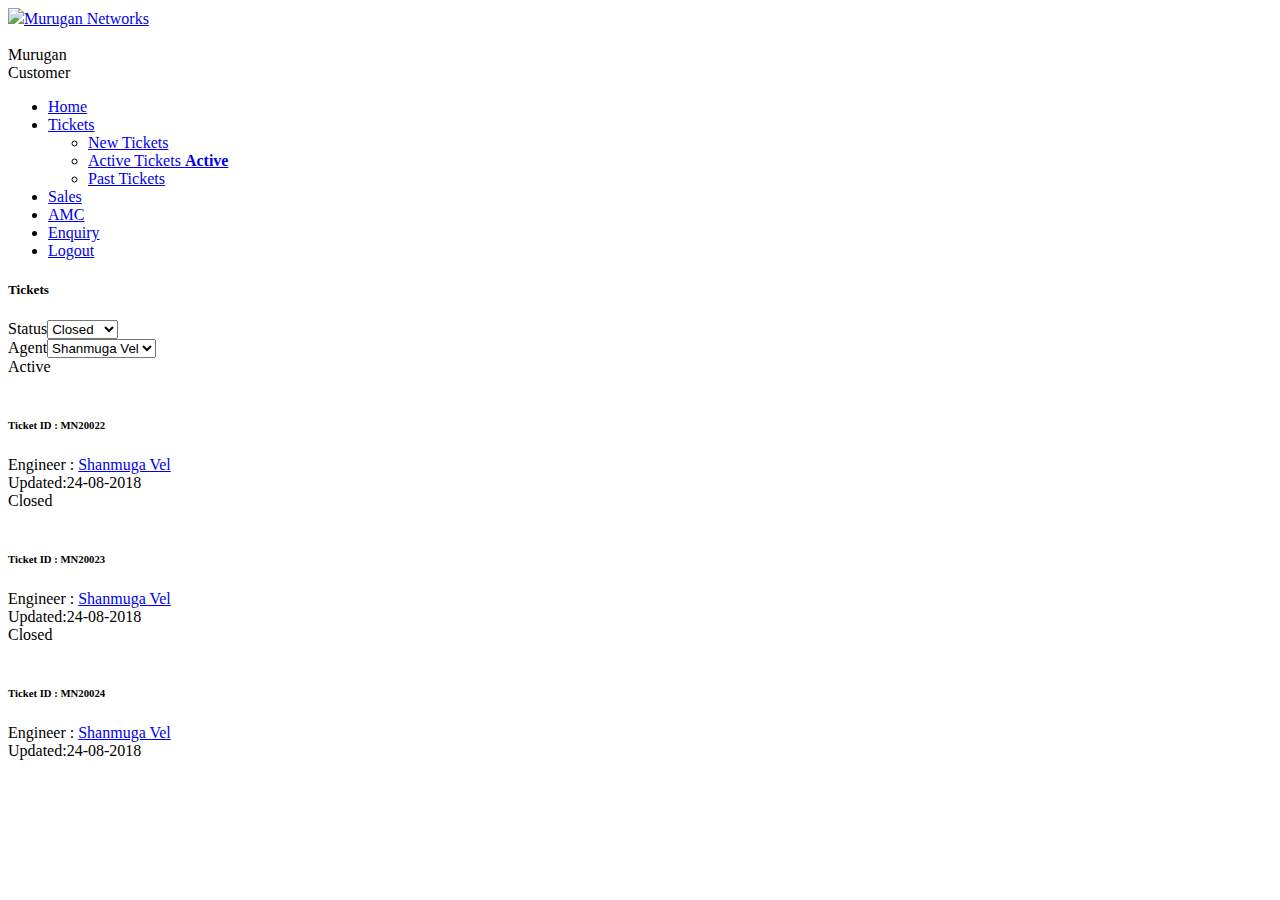
==== mn/tickets.html @ cdf1812f "Add files via upload" ====
<!DOCTYPE html><html><head><title>Murugan Network</title><meta charset="utf-8"><meta content="ie=edge" http-equiv="x-ua-compatible">
<meta content="template language" name="keywords"><meta content="Tamerlan Soziev" name="author">
<meta content="Admin dashboard html template" name="description"><meta content="width=device-width, initial-scale=1" name="viewport">
<link href="favicon.png" rel="shortcut icon">
<link href="apple-touch-icon.png" rel="apple-touch-icon">
<link href="../fast.fonts.net/cssapi/487b73f1-c2d1-43db-8526-db577e4c822b.css" rel="stylesheet" type="text/css">
<link href="bower_components/select2/dist/css/select2.min.css" rel="stylesheet">
<link href="bower_components/bootstrap-daterangepicker/daterangepicker.css" rel="stylesheet">
<link href="bower_components/dropzone/dist/dropzone.css" rel="stylesheet">
<link href="bower_components/datatables.net-bs/css/dataTables.bootstrap.min.css" rel="stylesheet">
<link href="bower_components/fullcalendar/dist/fullcalendar.min.css" rel="stylesheet">
<link href="bower_components/perfect-scrollbar/css/perfect-scrollbar.min.css" rel="stylesheet">
<link href="bower_components/slick-carousel/slick/slick.css" rel="stylesheet">
<link href="css/maince5a.css?version=4.4.1" rel="stylesheet"></head>
<body class="menu-position-side menu-side-left full-screen with-content-panel">
<div class="all-wrapper with-side-panel solid-bg-all">


<div class="layout-w"><!--------------------
START - Mobile Menu
--------------------><div class="menu-mobile menu-activated-on-click color-scheme-dark"><div class="mm-logo-buttons-w"><a class="mm-logo" href="index.html"><img src="images/logo-big.png"><span>Murugan Networks</span></a><div class="mm-buttons"><div class="content-panel-open">
</div><div class="mobile-menu-trigger"><div class="os-icon os-icon-hamburger-menu-1"></div></div></div></div>
<div class="menu-and-user"><div class="logged-user-w"><div class="avatar-w"><img alt="" src="images/icon.png"></div><div class="logged-user-info-w"><div class="logged-user-name">Murugan</div><div class="logged-user-role">Customer</div></div></div><!--------------------
START - Mobile Menu List
--------------------><ul class="main-menu">
<li class="has-menu"><a href="dashboard.html"><div class="icon-w"><div class="os-icon os-icon-layout"></div></div><span>Home</span></a></li>


<li class="has-sub-menu"><a href="#"><div class="icon-w"><div class="os-icon os-icon-others-43"></div></div><span>Tickets</span></a>
<ul class="sub-menu">
<li><a href="newtickets.html">New Tickets</a></li>
<li><a href="activetickets.html">Active Tickets <strong class="badge badge-success">Active</strong></a></li>
<li><a href="pastickets.html">Past Tickets</a></li>

</ul></li>
<li class="has-menu"><a href="sales.html"><div class="icon-w"><div class="os-icon os-icon-wallet-loaded"></div></div><span>Sales</span></a></li>
<li class="has-menu"><a href="amc.html"><div class="icon-w"><div class="os-icon os-icon-calendar-time"></div></div><span>AMC</span></a></li>
<li class="has-menu"><a href="enquiry.html"><div class="icon-w"><div class="os-icon os-icon-agenda-1"></div></div><span>Enquiry</span></a></li>
<li class="has-menu"><a href="login.html"><div class="icon-w"><div class="os-icon os-icon-signs-11"></div></div><span>Logout</span></a></li>



</ul><!--------------------
END - Mobile Menu List
-------------------->

</div></div>

<!--------------------START - Main Menu -------------------->


<!--------------------END - Main Menu-------------------->
<div class="content-w">
<!--------------------START - Top Bar-------------------->

<div class="top-bar color-scheme-transparent"><!--------------------
START - Top Menu Controls
-------------------->

</div><!--------------------
END - Top Bar
--------------------><!--------------------
START - Breadcrumbs
--------------------><!--------------------
END - Breadcrumbs
-------------------->

<div class="content-i">
<div class="content-box" style="align:center">
<div class="support-index">
<div>
<div class="support-tickets-header"><div class="tickets-control"><h5>Tickets</h5>
</div>
<div class="tickets-filter">
<div class="form-group mr-3">
<label class="d-none d-md-inline-block mr-2">Status</label><select class="form-control-sm"><option>Closed</option><option>Open</option><option>Pending</option></select></div>
<div class="form-group mr-1"><label class="d-none d-md-inline-block mr-2">Agent</label><select class="form-control-sm"><option>Shanmuga Vel</option><option>Dilip</option><option>Kumar</option></select></div>

</div></div>
<div class="support-ticket" style="width:320px;align:center">
<div class="st-meta">
<div class="badge badge-success-inverted">Active</div>

<div class="status-pill green">
</div></div>
<div class="st-body">
<div class="avatar">
<img alt="" src="images/icon.png"></div>
<div>
<h6 class="ticket-title">Ticket ID : MN20022</h6>
<div class="ticket-description">Engineer : <a href="tel:919087612211">Shanmuga Vel</a></div></div></div>
<div class="st-foot"> <span class="label">Updated:</span><span class="value">24-08-2018</span></div>
</div>
<div class="support-ticket" style="width: 320px;align:center">
<div class="st-meta">
<div class="badge badge-danger-inverted">Closed</div>

<div class="status-pill red">
</div></div>
<div class="st-body">
<div class="avatar">
<img alt="" src="images/icon.png"></div>
<div>
<h6 class="ticket-title">Ticket ID : MN20023</h6>
<div class="ticket-description">Engineer : <a href="tel:919087612211">Shanmuga Vel</a></div></div></div>
<div class="st-foot"> <span class="label">Updated:</span><span class="value">24-08-2018</span></div>
</div>
<div class="support-ticket" style="width: 320px;align:center">
<div class="st-meta">
<div class="badge badge-danger-inverted">Closed</div>

<div class="status-pill red">
</div></div>
<div class="st-body">
<div class="avatar">
<img alt="" src="images/icon.png"></div>
<div>
<h6 class="ticket-title">Ticket ID : MN20024</h6>
<div class="ticket-description">Engineer : <a href="tel:919087612211">Shanmuga Vel</a></div></div></div>
<div class="st-foot"> <span class="label">Updated:</span><span class="value">24-08-2018</span></div>
</div>

</div>
</div>

</div></div></div></div><!--------------------





END - Sidebar
--------------------></div></div></div><div class="display-type"></div></div><script src="bower_components/jquery/dist/jquery.min.js"></script><script src="bower_components/popper.js/dist/umd/popper.min.js"></script><script src="bower_components/moment/moment.js"></script><script src="bower_components/chart.js/dist/Chart.min.js"></script><script src="bower_components/select2/dist/js/select2.full.min.js"></script><script src="bower_components/jquery-bar-rating/dist/jquery.barrating.min.js"></script><script src="bower_components/ckeditor/ckeditor.js"></script><script src="bower_components/bootstrap-validator/dist/validator.min.js"></script><script src="bower_components/bootstrap-daterangepicker/daterangepicker.js"></script><script src="bower_components/ion.rangeSlider/js/ion.rangeSlider.min.js"></script><script src="bower_components/dropzone/dist/dropzone.js"></script><script src="bower_components/editable-table/mindmup-editabletable.js"></script><script src="bower_components/datatables.net/js/jquery.dataTables.min.js"></script><script src="bower_components/datatables.net-bs/js/dataTables.bootstrap.min.js"></script><script src="bower_components/fullcalendar/dist/fullcalendar.min.js"></script><script src="bower_components/perfect-scrollbar/js/perfect-scrollbar.jquery.min.js"></script><script src="bower_components/tether/dist/js/tether.min.js"></script><script src="bower_components/slick-carousel/slick/slick.min.js"></script><script src="bower_components/bootstrap/js/dist/util.js"></script><script src="bower_components/bootstrap/js/dist/alert.js"></script><script src="bower_components/bootstrap/js/dist/button.js"></script><script src="bower_components/bootstrap/js/dist/carousel.js"></script><script src="bower_components/bootstrap/js/dist/collapse.js"></script><script src="bower_components/bootstrap/js/dist/dropdown.js"></script><script src="bower_components/bootstrap/js/dist/modal.js"></script><script src="bower_components/bootstrap/js/dist/tab.js"></script><script src="bower_components/bootstrap/js/dist/tooltip.js"></script><script src="bower_components/bootstrap/js/dist/popover.js"></script><script src="js/demo_customizerce5a.js?version=4.4.1"></script><script src="js/maince5a.js?version=4.4.1"></script>
</body></html>
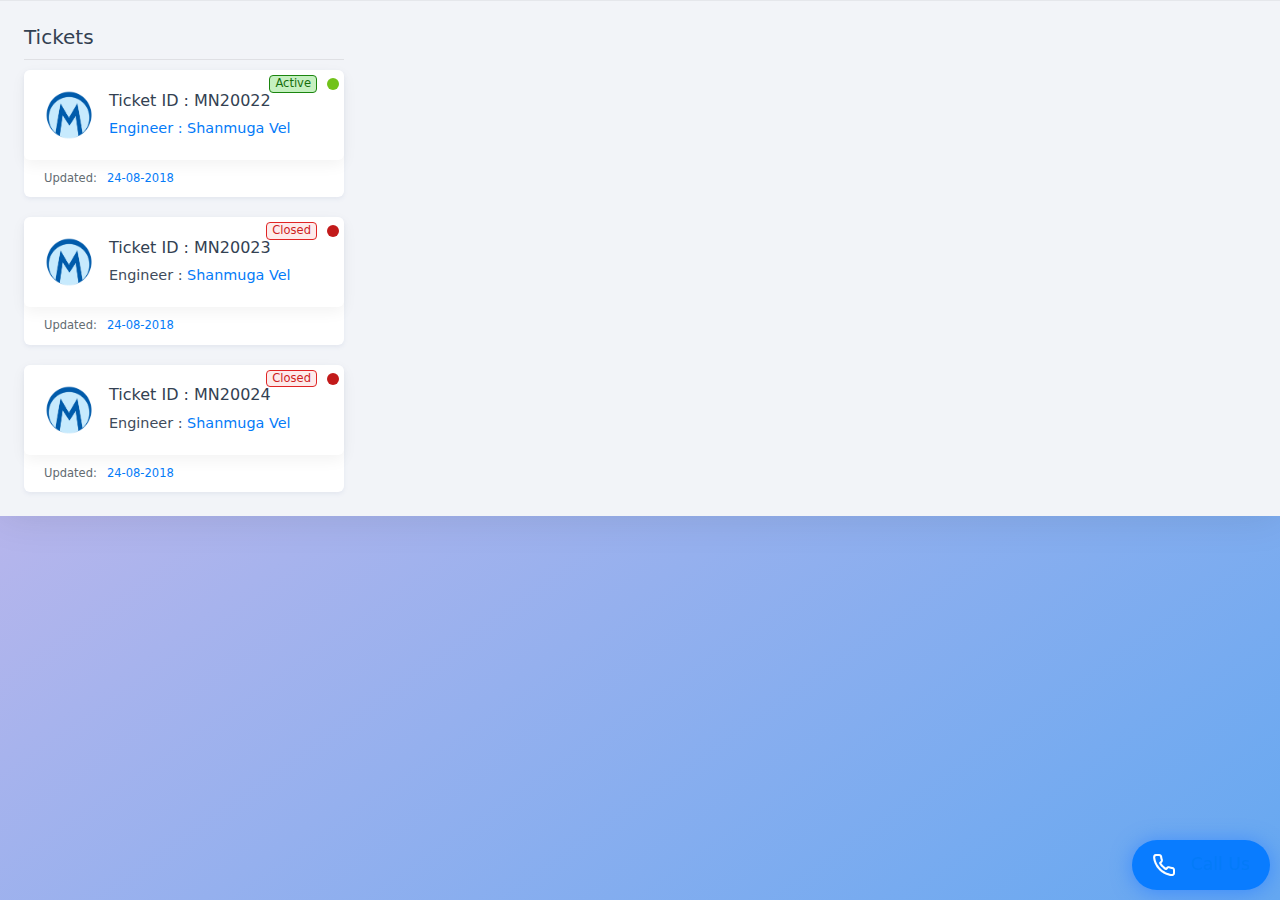
==== commit 2863b043: "Add files via upload" ====
--- a/mn/tickets.html
+++ b/mn/tickets.html
@@ -18,24 +18,26 @@
 
 <div class="layout-w"><!--------------------
 START - Mobile Menu
---------------------><div class="menu-mobile menu-activated-on-click color-scheme-dark"><div class="mm-logo-buttons-w"><a class="mm-logo" href="index.html"><img src="images/logo-big.png"><span>Murugan Networks</span></a><div class="mm-buttons"><div class="content-panel-open">
+-------------------->
+<div class="menu-mobile menu-activated-on-click color-scheme-dark"><div class="mm-logo-buttons-w"><a class="mm-logo" href="index.html"><img src="images/logo-big.png"><span>Murugan Networks</span></a><div class="mm-buttons"><div class="content-panel-open">
 </div><div class="mobile-menu-trigger"><div class="os-icon os-icon-hamburger-menu-1"></div></div></div></div>
 <div class="menu-and-user"><div class="logged-user-w"><div class="avatar-w"><img alt="" src="images/icon.png"></div><div class="logged-user-info-w"><div class="logged-user-name">Murugan</div><div class="logged-user-role">Customer</div></div></div><!--------------------
 START - Mobile Menu List
 --------------------><ul class="main-menu">
 <li class="has-menu"><a href="dashboard.html"><div class="icon-w"><div class="os-icon os-icon-layout"></div></div><span>Home</span></a></li>
 
+<li class="has-menu"><a href="itservices.html"><div class="icon-w"><div class="os-icon os-icon-calendar-time"></div></div><span>IT Services</span></a></li>
+
+<li class="has-menu"><a href="itsales.html"><div class="icon-w"><div class="os-icon os-icon-wallet-loaded"></div></div><span>IT Sales</span></a></li>
 
 <li class="has-sub-menu"><a href="#"><div class="icon-w"><div class="os-icon os-icon-others-43"></div></div><span>Tickets</span></a>
 <ul class="sub-menu">
-<li><a href="newtickets.html">New Tickets</a></li>
-<li><a href="activetickets.html">Active Tickets <strong class="badge badge-success">Active</strong></a></li>
-<li><a href="pastickets.html">Past Tickets</a></li>
+<li><a href="dashboard.html">New Tickets</a></li>
+<li><a href="tickets.html">Active Tickets <strong class="badge badge-success">Active</strong></a></li>
 
 </ul></li>
-<li class="has-menu"><a href="sales.html"><div class="icon-w"><div class="os-icon os-icon-wallet-loaded"></div></div><span>Sales</span></a></li>
-<li class="has-menu"><a href="amc.html"><div class="icon-w"><div class="os-icon os-icon-calendar-time"></div></div><span>AMC</span></a></li>
 <li class="has-menu"><a href="enquiry.html"><div class="icon-w"><div class="os-icon os-icon-agenda-1"></div></div><span>Enquiry</span></a></li>
+<li class="has-menu"><a href="rental.html"><div class="icon-w"><div class="os-icon os-icon-agenda-1"></div></div><span>Rental</span></a></li>
 <li class="has-menu"><a href="login.html"><div class="icon-w"><div class="os-icon os-icon-signs-11"></div></div><span>Logout</span></a></li>
 
 
@@ -66,17 +68,13 @@
 -------------------->
 
 <div class="content-i">
-<div class="content-box" style="align:center">
-<div class="support-index">
-<div>
+<div class="content-box">
+<div class="support-index" style="align:center">
+<div style="align:center;">
 <div class="support-tickets-header"><div class="tickets-control"><h5>Tickets</h5>
 </div>
-<div class="tickets-filter">
-<div class="form-group mr-3">
-<label class="d-none d-md-inline-block mr-2">Status</label><select class="form-control-sm"><option>Closed</option><option>Open</option><option>Pending</option></select></div>
-<div class="form-group mr-1"><label class="d-none d-md-inline-block mr-2">Agent</label><select class="form-control-sm"><option>Shanmuga Vel</option><option>Dilip</option><option>Kumar</option></select></div>
-
-</div></div>
+</div>
+<a href="ticketdetail.html">
 <div class="support-ticket" style="width:320px;align:center">
 <div class="st-meta">
 <div class="badge badge-success-inverted">Active</div>
@@ -91,6 +89,7 @@
 <div class="ticket-description">Engineer : <a href="tel:919087612211">Shanmuga Vel</a></div></div></div>
 <div class="st-foot"> <span class="label">Updated:</span><span class="value">24-08-2018</span></div>
 </div>
+</a>
 <div class="support-ticket" style="width: 320px;align:center">
 <div class="st-meta">
 <div class="badge badge-danger-inverted">Closed</div>
@@ -123,7 +122,8 @@
 </div>
 </div>
 
-</div></div></div></div><!--------------------
+</div></div></div></div>
+<div class="floated-chat-btn"><a href="tel:+919097631211"><i style="color:#fdfeff;" class="os-icon os-icon-phone"></i><span>Call Us</span></a></div><!--------------------
 
 
 
--- a/mn/bower_components/bootstrap-daterangepicker/daterangepicker.css
+++ b/mn/bower_components/bootstrap-daterangepicker/daterangepicker.css
@@ -0,0 +1,269 @@
+.daterangepicker {
+  position: absolute;
+  color: inherit;
+  background-color: #fff;
+  border-radius: 4px;
+  width: 278px;
+  padding: 4px;
+  margin-top: 1px;
+  top: 100px;
+  left: 20px;
+  /* Calendars */ }
+  .daterangepicker:before, .daterangepicker:after {
+    position: absolute;
+    display: inline-block;
+    border-bottom-color: rgba(0, 0, 0, 0.2);
+    content: ''; }
+  .daterangepicker:before {
+    top: -7px;
+    border-right: 7px solid transparent;
+    border-left: 7px solid transparent;
+    border-bottom: 7px solid #ccc; }
+  .daterangepicker:after {
+    top: -6px;
+    border-right: 6px solid transparent;
+    border-bottom: 6px solid #fff;
+    border-left: 6px solid transparent; }
+  .daterangepicker.opensleft:before {
+    right: 9px; }
+  .daterangepicker.opensleft:after {
+    right: 10px; }
+  .daterangepicker.openscenter:before {
+    left: 0;
+    right: 0;
+    width: 0;
+    margin-left: auto;
+    margin-right: auto; }
+  .daterangepicker.openscenter:after {
+    left: 0;
+    right: 0;
+    width: 0;
+    margin-left: auto;
+    margin-right: auto; }
+  .daterangepicker.opensright:before {
+    left: 9px; }
+  .daterangepicker.opensright:after {
+    left: 10px; }
+  .daterangepicker.dropup {
+    margin-top: -5px; }
+    .daterangepicker.dropup:before {
+      top: initial;
+      bottom: -7px;
+      border-bottom: initial;
+      border-top: 7px solid #ccc; }
+    .daterangepicker.dropup:after {
+      top: initial;
+      bottom: -6px;
+      border-bottom: initial;
+      border-top: 6px solid #fff; }
+  .daterangepicker.dropdown-menu {
+    max-width: none;
+    z-index: 3001; }
+  .daterangepicker.single .ranges, .daterangepicker.single .calendar {
+    float: none; }
+  .daterangepicker.show-calendar .calendar {
+    display: block; }
+  .daterangepicker .calendar {
+    display: none;
+    max-width: 270px;
+    margin: 4px; }
+    .daterangepicker .calendar.single .calendar-table {
+      border: none; }
+    .daterangepicker .calendar th, .daterangepicker .calendar td {
+      white-space: nowrap;
+      text-align: center;
+      min-width: 32px; }
+  .daterangepicker .calendar-table {
+    border: 1px solid #fff;
+    padding: 4px;
+    border-radius: 4px;
+    background-color: #fff; }
+  .daterangepicker table {
+    width: 100%;
+    margin: 0; }
+  .daterangepicker td, .daterangepicker th {
+    text-align: center;
+    width: 20px;
+    height: 20px;
+    border-radius: 4px;
+    border: 1px solid transparent;
+    white-space: nowrap;
+    cursor: pointer; }
+    .daterangepicker td.available:hover, .daterangepicker th.available:hover {
+      background-color: #eee;
+      border-color: transparent;
+      color: inherit; }
+    .daterangepicker td.week, .daterangepicker th.week {
+      font-size: 80%;
+      color: #ccc; }
+  .daterangepicker td.off, .daterangepicker td.off.in-range, .daterangepicker td.off.start-date, .daterangepicker td.off.end-date {
+    background-color: #fff;
+    border-color: transparent;
+    color: #999; }
+  .daterangepicker td.in-range {
+    background-color: #ebf4f8;
+    border-color: transparent;
+    color: #000;
+    border-radius: 0; }
+  .daterangepicker td.start-date {
+    border-radius: 4px 0 0 4px; }
+  .daterangepicker td.end-date {
+    border-radius: 0 4px 4px 0; }
+  .daterangepicker td.start-date.end-date {
+    border-radius: 4px; }
+  .daterangepicker td.active, .daterangepicker td.active:hover {
+    background-color: #357ebd;
+    border-color: transparent;
+    color: #fff; }
+  .daterangepicker th.month {
+    width: auto; }
+  .daterangepicker td.disabled, .daterangepicker option.disabled {
+    color: #999;
+    cursor: not-allowed;
+    text-decoration: line-through; }
+  .daterangepicker select.monthselect, .daterangepicker select.yearselect {
+    font-size: 12px;
+    padding: 1px;
+    height: auto;
+    margin: 0;
+    cursor: default; }
+  .daterangepicker select.monthselect {
+    margin-right: 2%;
+    width: 56%; }
+  .daterangepicker select.yearselect {
+    width: 40%; }
+  .daterangepicker select.hourselect, .daterangepicker select.minuteselect, .daterangepicker select.secondselect, .daterangepicker select.ampmselect {
+    width: 50px;
+    margin-bottom: 0; }
+  .daterangepicker .input-mini {
+    border: 1px solid #ccc;
+    border-radius: 4px;
+    color: #555;
+    height: 30px;
+    line-height: 30px;
+    display: block;
+    vertical-align: middle;
+    margin: 0 0 5px 0;
+    padding: 0 6px 0 28px;
+    width: 100%; }
+    .daterangepicker .input-mini.active {
+      border: 1px solid #08c;
+      border-radius: 4px; }
+  .daterangepicker .daterangepicker_input {
+    position: relative; }
+    .daterangepicker .daterangepicker_input i {
+      position: absolute;
+      left: 8px;
+      top: 8px; }
+  .daterangepicker.rtl .input-mini {
+    padding-right: 28px;
+    padding-left: 6px; }
+  .daterangepicker.rtl .daterangepicker_input i {
+    left: auto;
+    right: 8px; }
+  .daterangepicker .calendar-time {
+    text-align: center;
+    margin: 5px auto;
+    line-height: 30px;
+    position: relative;
+    padding-left: 28px; }
+    .daterangepicker .calendar-time select.disabled {
+      color: #ccc;
+      cursor: not-allowed; }
+
+.ranges {
+  font-size: 11px;
+  float: none;
+  margin: 4px;
+  text-align: left; }
+  .ranges ul {
+    list-style: none;
+    margin: 0 auto;
+    padding: 0;
+    width: 100%; }
+  .ranges li {
+    font-size: 13px;
+    background-color: #f5f5f5;
+    border: 1px solid #f5f5f5;
+    border-radius: 4px;
+    color: #08c;
+    padding: 3px 12px;
+    margin-bottom: 8px;
+    cursor: pointer; }
+    .ranges li:hover {
+      background-color: #08c;
+      border: 1px solid #08c;
+      color: #fff; }
+    .ranges li.active {
+      background-color: #08c;
+      border: 1px solid #08c;
+      color: #fff; }
+
+/*  Larger Screen Styling */
+@media (min-width: 564px) {
+  .daterangepicker {
+    width: auto; }
+    .daterangepicker .ranges ul {
+      width: 160px; }
+    .daterangepicker.single .ranges ul {
+      width: 100%; }
+    .daterangepicker.single .calendar.left {
+      clear: none; }
+    .daterangepicker.single.ltr .ranges, .daterangepicker.single.ltr .calendar {
+      float: left; }
+    .daterangepicker.single.rtl .ranges, .daterangepicker.single.rtl .calendar {
+      float: right; }
+    .daterangepicker.ltr {
+      direction: ltr;
+      text-align: left; }
+      .daterangepicker.ltr .calendar.left {
+        clear: left;
+        margin-right: 0; }
+        .daterangepicker.ltr .calendar.left .calendar-table {
+          border-right: none;
+          border-top-right-radius: 0;
+          border-bottom-right-radius: 0; }
+      .daterangepicker.ltr .calendar.right {
+        margin-left: 0; }
+        .daterangepicker.ltr .calendar.right .calendar-table {
+          border-left: none;
+          border-top-left-radius: 0;
+          border-bottom-left-radius: 0; }
+      .daterangepicker.ltr .left .daterangepicker_input {
+        padding-right: 12px; }
+      .daterangepicker.ltr .calendar.left .calendar-table {
+        padding-right: 12px; }
+      .daterangepicker.ltr .ranges, .daterangepicker.ltr .calendar {
+        float: left; }
+    .daterangepicker.rtl {
+      direction: rtl;
+      text-align: right; }
+      .daterangepicker.rtl .calendar.left {
+        clear: right;
+        margin-left: 0; }
+        .daterangepicker.rtl .calendar.left .calendar-table {
+          border-left: none;
+          border-top-left-radius: 0;
+          border-bottom-left-radius: 0; }
+      .daterangepicker.rtl .calendar.right {
+        margin-right: 0; }
+        .daterangepicker.rtl .calendar.right .calendar-table {
+          border-right: none;
+          border-top-right-radius: 0;
+          border-bottom-right-radius: 0; }
+      .daterangepicker.rtl .left .daterangepicker_input {
+        padding-left: 12px; }
+      .daterangepicker.rtl .calendar.left .calendar-table {
+        padding-left: 12px; }
+      .daterangepicker.rtl .ranges, .daterangepicker.rtl .calendar {
+        text-align: right;
+        float: right; } }
+@media (min-width: 730px) {
+  .daterangepicker .ranges {
+    width: auto; }
+  .daterangepicker.ltr .ranges {
+    float: left; }
+  .daterangepicker.rtl .ranges {
+    float: right; }
+  .daterangepicker .calendar.left {
+    clear: none !important; } }
--- a/mn/bower_components/dropzone/dist/dropzone.css
+++ b/mn/bower_components/dropzone/dist/dropzone.css
@@ -0,0 +1,388 @@
+/*
+ * The MIT License
+ * Copyright (c) 2012 Matias Meno <m@tias.me>
+ */
+@-webkit-keyframes passing-through {
+  0% {
+    opacity: 0;
+    -webkit-transform: translateY(40px);
+    -moz-transform: translateY(40px);
+    -ms-transform: translateY(40px);
+    -o-transform: translateY(40px);
+    transform: translateY(40px); }
+  30%, 70% {
+    opacity: 1;
+    -webkit-transform: translateY(0px);
+    -moz-transform: translateY(0px);
+    -ms-transform: translateY(0px);
+    -o-transform: translateY(0px);
+    transform: translateY(0px); }
+  100% {
+    opacity: 0;
+    -webkit-transform: translateY(-40px);
+    -moz-transform: translateY(-40px);
+    -ms-transform: translateY(-40px);
+    -o-transform: translateY(-40px);
+    transform: translateY(-40px); } }
+@-moz-keyframes passing-through {
+  0% {
+    opacity: 0;
+    -webkit-transform: translateY(40px);
+    -moz-transform: translateY(40px);
+    -ms-transform: translateY(40px);
+    -o-transform: translateY(40px);
+    transform: translateY(40px); }
+  30%, 70% {
+    opacity: 1;
+    -webkit-transform: translateY(0px);
+    -moz-transform: translateY(0px);
+    -ms-transform: translateY(0px);
+    -o-transform: translateY(0px);
+    transform: translateY(0px); }
+  100% {
+    opacity: 0;
+    -webkit-transform: translateY(-40px);
+    -moz-transform: translateY(-40px);
+    -ms-transform: translateY(-40px);
+    -o-transform: translateY(-40px);
+    transform: translateY(-40px); } }
+@keyframes passing-through {
+  0% {
+    opacity: 0;
+    -webkit-transform: translateY(40px);
+    -moz-transform: translateY(40px);
+    -ms-transform: translateY(40px);
+    -o-transform: translateY(40px);
+    transform: translateY(40px); }
+  30%, 70% {
+    opacity: 1;
+    -webkit-transform: translateY(0px);
+    -moz-transform: translateY(0px);
+    -ms-transform: translateY(0px);
+    -o-transform: translateY(0px);
+    transform: translateY(0px); }
+  100% {
+    opacity: 0;
+    -webkit-transform: translateY(-40px);
+    -moz-transform: translateY(-40px);
+    -ms-transform: translateY(-40px);
+    -o-transform: translateY(-40px);
+    transform: translateY(-40px); } }
+@-webkit-keyframes slide-in {
+  0% {
+    opacity: 0;
+    -webkit-transform: translateY(40px);
+    -moz-transform: translateY(40px);
+    -ms-transform: translateY(40px);
+    -o-transform: translateY(40px);
+    transform: translateY(40px); }
+  30% {
+    opacity: 1;
+    -webkit-transform: translateY(0px);
+    -moz-transform: translateY(0px);
+    -ms-transform: translateY(0px);
+    -o-transform: translateY(0px);
+    transform: translateY(0px); } }
+@-moz-keyframes slide-in {
+  0% {
+    opacity: 0;
+    -webkit-transform: translateY(40px);
+    -moz-transform: translateY(40px);
+    -ms-transform: translateY(40px);
+    -o-transform: translateY(40px);
+    transform: translateY(40px); }
+  30% {
+    opacity: 1;
+    -webkit-transform: translateY(0px);
+    -moz-transform: translateY(0px);
+    -ms-transform: translateY(0px);
+    -o-transform: translateY(0px);
+    transform: translateY(0px); } }
+@keyframes slide-in {
+  0% {
+    opacity: 0;
+    -webkit-transform: translateY(40px);
+    -moz-transform: translateY(40px);
+    -ms-transform: translateY(40px);
+    -o-transform: translateY(40px);
+    transform: translateY(40px); }
+  30% {
+    opacity: 1;
+    -webkit-transform: translateY(0px);
+    -moz-transform: translateY(0px);
+    -ms-transform: translateY(0px);
+    -o-transform: translateY(0px);
+    transform: translateY(0px); } }
+@-webkit-keyframes pulse {
+  0% {
+    -webkit-transform: scale(1);
+    -moz-transform: scale(1);
+    -ms-transform: scale(1);
+    -o-transform: scale(1);
+    transform: scale(1); }
+  10% {
+    -webkit-transform: scale(1.1);
+    -moz-transform: scale(1.1);
+    -ms-transform: scale(1.1);
+    -o-transform: scale(1.1);
+    transform: scale(1.1); }
+  20% {
+    -webkit-transform: scale(1);
+    -moz-transform: scale(1);
+    -ms-transform: scale(1);
+    -o-transform: scale(1);
+    transform: scale(1); } }
+@-moz-keyframes pulse {
+  0% {
+    -webkit-transform: scale(1);
+    -moz-transform: scale(1);
+    -ms-transform: scale(1);
+    -o-transform: scale(1);
+    transform: scale(1); }
+  10% {
+    -webkit-transform: scale(1.1);
+    -moz-transform: scale(1.1);
+    -ms-transform: scale(1.1);
+    -o-transform: scale(1.1);
+    transform: scale(1.1); }
+  20% {
+    -webkit-transform: scale(1);
+    -moz-transform: scale(1);
+    -ms-transform: scale(1);
+    -o-transform: scale(1);
+    transform: scale(1); } }
+@keyframes pulse {
+  0% {
+    -webkit-transform: scale(1);
+    -moz-transform: scale(1);
+    -ms-transform: scale(1);
+    -o-transform: scale(1);
+    transform: scale(1); }
+  10% {
+    -webkit-transform: scale(1.1);
+    -moz-transform: scale(1.1);
+    -ms-transform: scale(1.1);
+    -o-transform: scale(1.1);
+    transform: scale(1.1); }
+  20% {
+    -webkit-transform: scale(1);
+    -moz-transform: scale(1);
+    -ms-transform: scale(1);
+    -o-transform: scale(1);
+    transform: scale(1); } }
+.dropzone, .dropzone * {
+  box-sizing: border-box; }
+
+.dropzone {
+  min-height: 150px;
+  border: 2px solid rgba(0, 0, 0, 0.3);
+  background: white;
+  padding: 20px 20px; }
+  .dropzone.dz-clickable {
+    cursor: pointer; }
+    .dropzone.dz-clickable * {
+      cursor: default; }
+    .dropzone.dz-clickable .dz-message, .dropzone.dz-clickable .dz-message * {
+      cursor: pointer; }
+  .dropzone.dz-started .dz-message {
+    display: none; }
+  .dropzone.dz-drag-hover {
+    border-style: solid; }
+    .dropzone.dz-drag-hover .dz-message {
+      opacity: 0.5; }
+  .dropzone .dz-message {
+    text-align: center;
+    margin: 2em 0; }
+  .dropzone .dz-preview {
+    position: relative;
+    display: inline-block;
+    vertical-align: top;
+    margin: 16px;
+    min-height: 100px; }
+    .dropzone .dz-preview:hover {
+      z-index: 1000; }
+      .dropzone .dz-preview:hover .dz-details {
+        opacity: 1; }
+    .dropzone .dz-preview.dz-file-preview .dz-image {
+      border-radius: 20px;
+      background: #999;
+      background: linear-gradient(to bottom, #eee, #ddd); }
+    .dropzone .dz-preview.dz-file-preview .dz-details {
+      opacity: 1; }
+    .dropzone .dz-preview.dz-image-preview {
+      background: white; }
+      .dropzone .dz-preview.dz-image-preview .dz-details {
+        -webkit-transition: opacity 0.2s linear;
+        -moz-transition: opacity 0.2s linear;
+        -ms-transition: opacity 0.2s linear;
+        -o-transition: opacity 0.2s linear;
+        transition: opacity 0.2s linear; }
+    .dropzone .dz-preview .dz-remove {
+      font-size: 14px;
+      text-align: center;
+      display: block;
+      cursor: pointer;
+      border: none; }
+      .dropzone .dz-preview .dz-remove:hover {
+        text-decoration: underline; }
+    .dropzone .dz-preview:hover .dz-details {
+      opacity: 1; }
+    .dropzone .dz-preview .dz-details {
+      z-index: 20;
+      position: absolute;
+      top: 0;
+      left: 0;
+      opacity: 0;
+      font-size: 13px;
+      min-width: 100%;
+      max-width: 100%;
+      padding: 2em 1em;
+      text-align: center;
+      color: rgba(0, 0, 0, 0.9);
+      line-height: 150%; }
+      .dropzone .dz-preview .dz-details .dz-size {
+        margin-bottom: 1em;
+        font-size: 16px; }
+      .dropzone .dz-preview .dz-details .dz-filename {
+        white-space: nowrap; }
+        .dropzone .dz-preview .dz-details .dz-filename:hover span {
+          border: 1px solid rgba(200, 200, 200, 0.8);
+          background-color: rgba(255, 255, 255, 0.8); }
+        .dropzone .dz-preview .dz-details .dz-filename:not(:hover) {
+          overflow: hidden;
+          text-overflow: ellipsis; }
+          .dropzone .dz-preview .dz-details .dz-filename:not(:hover) span {
+            border: 1px solid transparent; }
+      .dropzone .dz-preview .dz-details .dz-filename span, .dropzone .dz-preview .dz-details .dz-size span {
+        background-color: rgba(255, 255, 255, 0.4);
+        padding: 0 0.4em;
+        border-radius: 3px; }
+    .dropzone .dz-preview:hover .dz-image img {
+      -webkit-transform: scale(1.05, 1.05);
+      -moz-transform: scale(1.05, 1.05);
+      -ms-transform: scale(1.05, 1.05);
+      -o-transform: scale(1.05, 1.05);
+      transform: scale(1.05, 1.05);
+      -webkit-filter: blur(8px);
+      filter: blur(8px); }
+    .dropzone .dz-preview .dz-image {
+      border-radius: 20px;
+      overflow: hidden;
+      width: 120px;
+      height: 120px;
+      position: relative;
+      display: block;
+      z-index: 10; }
+      .dropzone .dz-preview .dz-image img {
+        display: block; }
+    .dropzone .dz-preview.dz-success .dz-success-mark {
+      -webkit-animation: passing-through 3s cubic-bezier(0.77, 0, 0.175, 1);
+      -moz-animation: passing-through 3s cubic-bezier(0.77, 0, 0.175, 1);
+      -ms-animation: passing-through 3s cubic-bezier(0.77, 0, 0.175, 1);
+      -o-animation: passing-through 3s cubic-bezier(0.77, 0, 0.175, 1);
+      animation: passing-through 3s cubic-bezier(0.77, 0, 0.175, 1); }
+    .dropzone .dz-preview.dz-error .dz-error-mark {
+      opacity: 1;
+      -webkit-animation: slide-in 3s cubic-bezier(0.77, 0, 0.175, 1);
+      -moz-animation: slide-in 3s cubic-bezier(0.77, 0, 0.175, 1);
+      -ms-animation: slide-in 3s cubic-bezier(0.77, 0, 0.175, 1);
+      -o-animation: slide-in 3s cubic-bezier(0.77, 0, 0.175, 1);
+      animation: slide-in 3s cubic-bezier(0.77, 0, 0.175, 1); }
+    .dropzone .dz-preview .dz-success-mark, .dropzone .dz-preview .dz-error-mark {
+      pointer-events: none;
+      opacity: 0;
+      z-index: 500;
+      position: absolute;
+      display: block;
+      top: 50%;
+      left: 50%;
+      margin-left: -27px;
+      margin-top: -27px; }
+      .dropzone .dz-preview .dz-success-mark svg, .dropzone .dz-preview .dz-error-mark svg {
+        display: block;
+        width: 54px;
+        height: 54px; }
+    .dropzone .dz-preview.dz-processing .dz-progress {
+      opacity: 1;
+      -webkit-transition: all 0.2s linear;
+      -moz-transition: all 0.2s linear;
+      -ms-transition: all 0.2s linear;
+      -o-transition: all 0.2s linear;
+      transition: all 0.2s linear; }
+    .dropzone .dz-preview.dz-complete .dz-progress {
+      opacity: 0;
+      -webkit-transition: opacity 0.4s ease-in;
+      -moz-transition: opacity 0.4s ease-in;
+      -ms-transition: opacity 0.4s ease-in;
+      -o-transition: opacity 0.4s ease-in;
+      transition: opacity 0.4s ease-in; }
+    .dropzone .dz-preview:not(.dz-processing) .dz-progress {
+      -webkit-animation: pulse 6s ease infinite;
+      -moz-animation: pulse 6s ease infinite;
+      -ms-animation: pulse 6s ease infinite;
+      -o-animation: pulse 6s ease infinite;
+      animation: pulse 6s ease infinite; }
+    .dropzone .dz-preview .dz-progress {
+      opacity: 1;
+      z-index: 1000;
+      pointer-events: none;
+      position: absolute;
+      height: 16px;
+      left: 50%;
+      top: 50%;
+      margin-top: -8px;
+      width: 80px;
+      margin-left: -40px;
+      background: rgba(255, 255, 255, 0.9);
+      -webkit-transform: scale(1);
+      border-radius: 8px;
+      overflow: hidden; }
+      .dropzone .dz-preview .dz-progress .dz-upload {
+        background: #333;
+        background: linear-gradient(to bottom, #666, #444);
+        position: absolute;
+        top: 0;
+        left: 0;
+        bottom: 0;
+        width: 0;
+        -webkit-transition: width 300ms ease-in-out;
+        -moz-transition: width 300ms ease-in-out;
+        -ms-transition: width 300ms ease-in-out;
+        -o-transition: width 300ms ease-in-out;
+        transition: width 300ms ease-in-out; }
+    .dropzone .dz-preview.dz-error .dz-error-message {
+      display: block; }
+    .dropzone .dz-preview.dz-error:hover .dz-error-message {
+      opacity: 1;
+      pointer-events: auto; }
+    .dropzone .dz-preview .dz-error-message {
+      pointer-events: none;
+      z-index: 1000;
+      position: absolute;
+      display: block;
+      display: none;
+      opacity: 0;
+      -webkit-transition: opacity 0.3s ease;
+      -moz-transition: opacity 0.3s ease;
+      -ms-transition: opacity 0.3s ease;
+      -o-transition: opacity 0.3s ease;
+      transition: opacity 0.3s ease;
+      border-radius: 8px;
+      font-size: 13px;
+      top: 130px;
+      left: -10px;
+      width: 140px;
+      background: #be2626;
+      background: linear-gradient(to bottom, #be2626, #a92222);
+      padding: 0.5em 1.2em;
+      color: white; }
+      .dropzone .dz-preview .dz-error-message:after {
+        content: '';
+        position: absolute;
+        top: -6px;
+        left: 64px;
+        width: 0;
+        height: 0;
+        border-left: 6px solid transparent;
+        border-right: 6px solid transparent;
+        border-bottom: 6px solid #be2626; }
